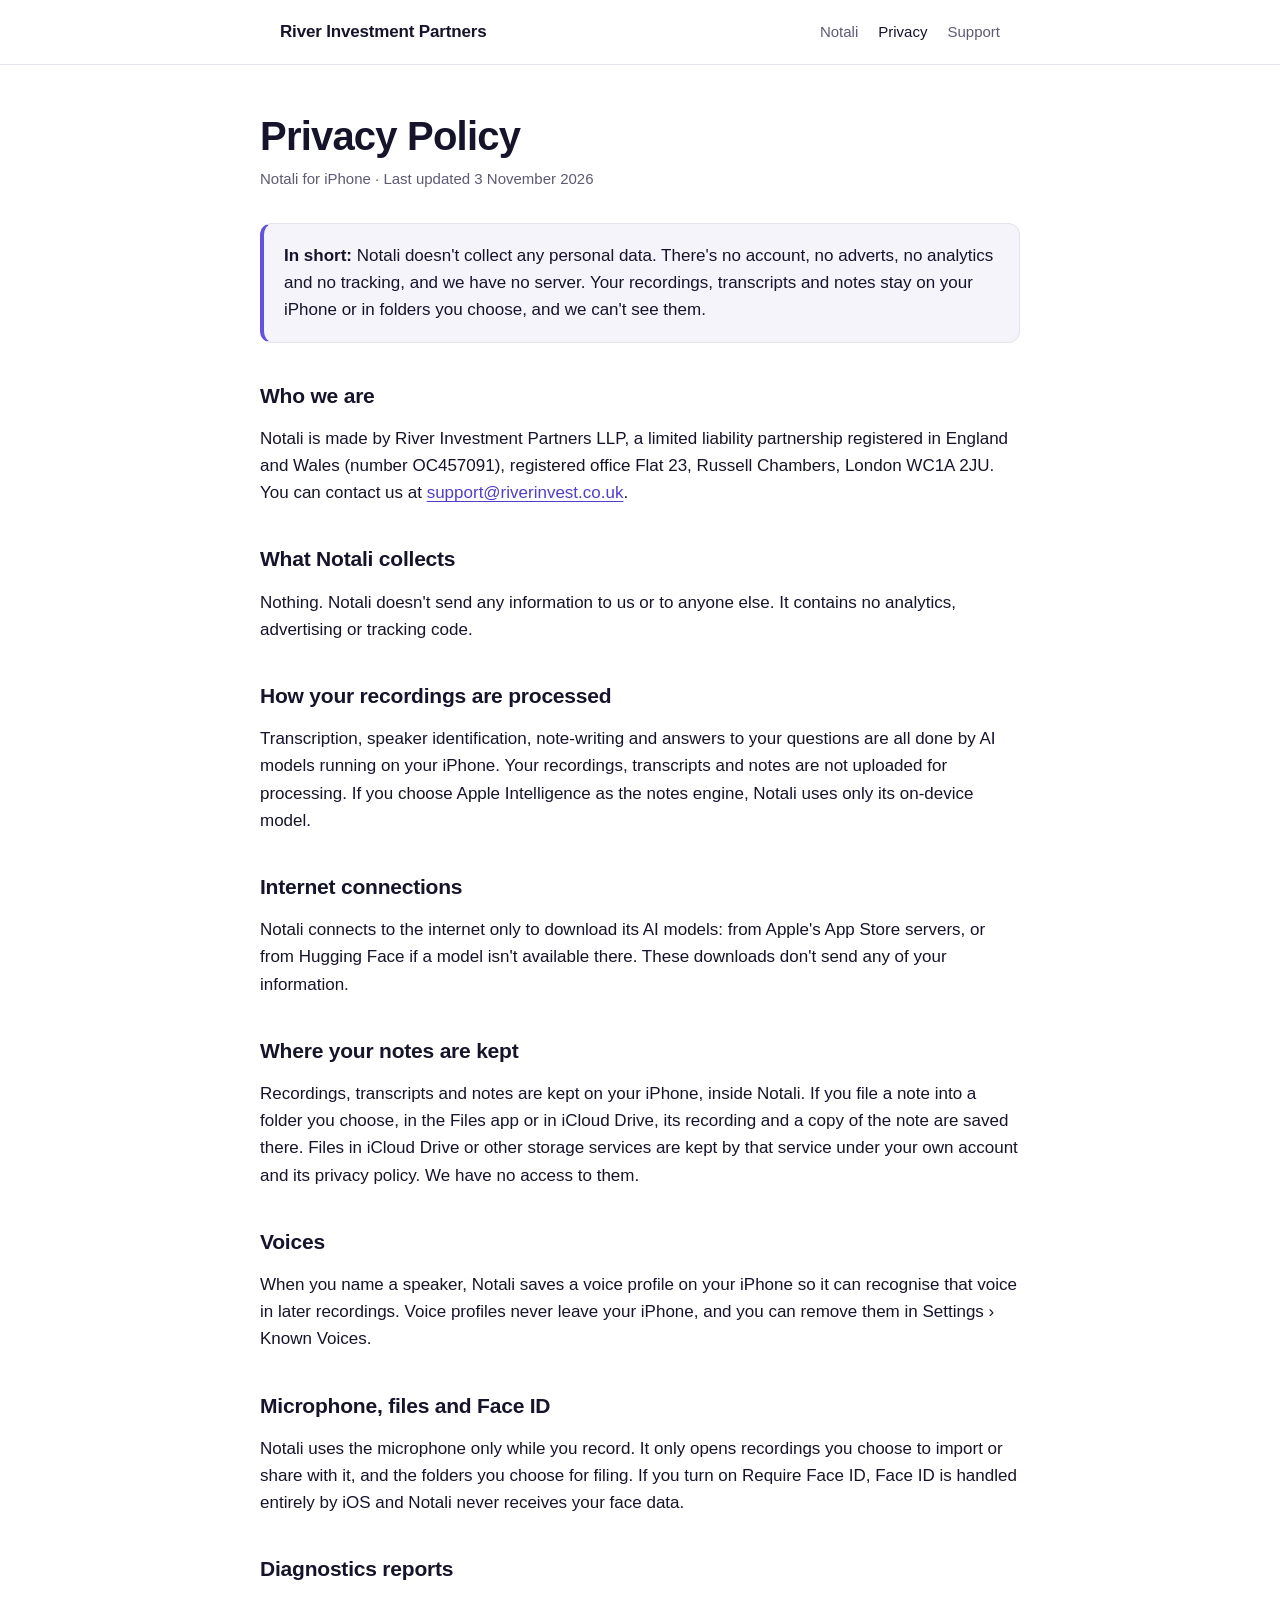
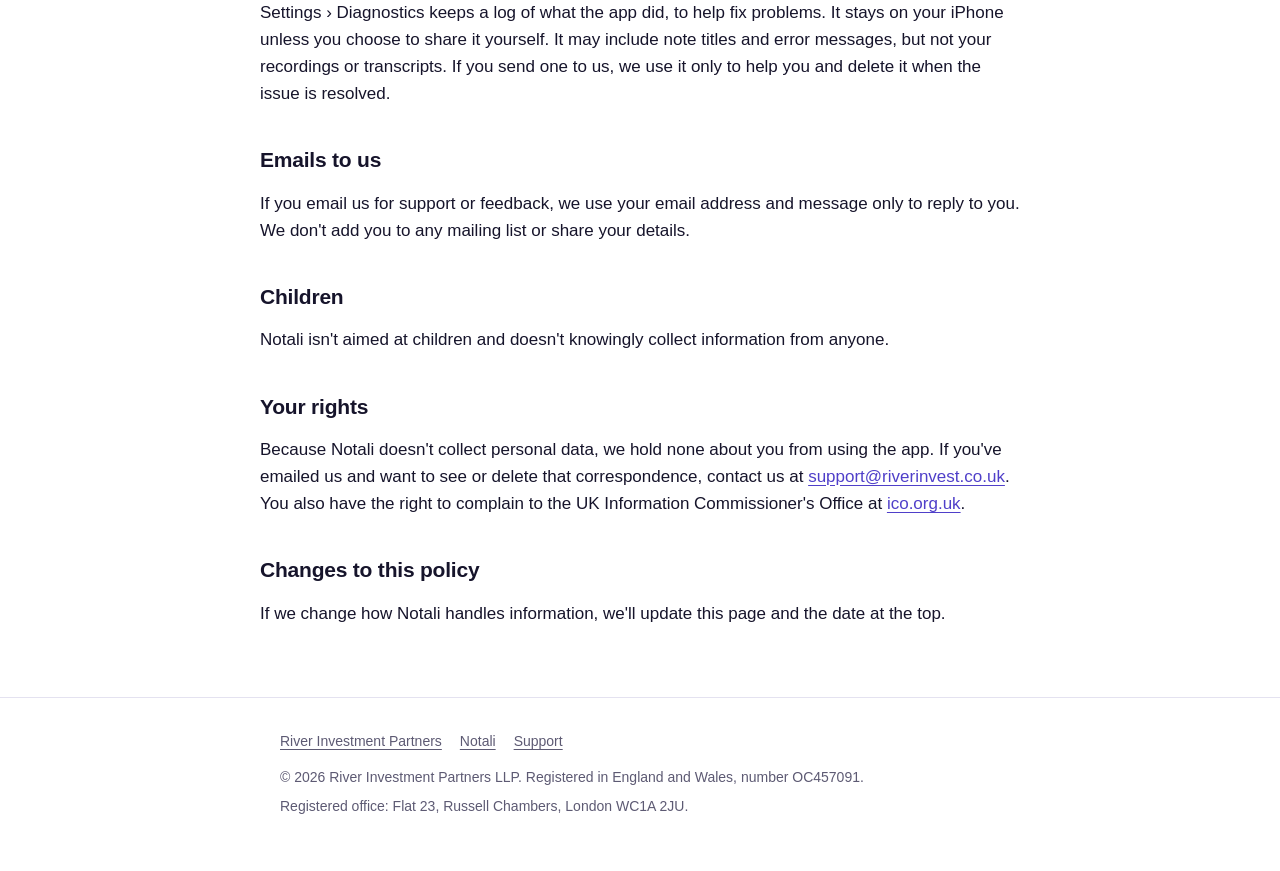
==== notali-privacy.html @ a0f033e6 "Add files via upload" ====
<!doctype html>
<html lang="en-GB">
<head>
<meta charset="utf-8">
<meta name="viewport" content="width=device-width, initial-scale=1">
<title>Notali Privacy Policy</title>
<meta name="description" content="How the Notali iPhone app handles your information: it collects none.">
<link rel="icon" href="favicon.png">
<link rel="apple-touch-icon" href="apple-touch-icon.png">
<link rel="stylesheet" href="style.css">
</head>
<body>

<header class="top">
  <div class="wrap">
    <a class="brand" href="./">River Investment Partners</a>
    <nav>
      <a href="notali.html">Notali</a>
      <a href="notali-privacy.html" aria-current="page">Privacy</a>
      <a href="notali-support.html">Support</a>
    </nav>
  </div>
</header>

<main class="wrap doc">
  <h1>Privacy Policy</h1>
  <p class="updated">Notali for iPhone · Last updated 3 November 2026</p>

  <div class="summary">
    <p><strong>In short:</strong> Notali doesn't collect any personal data. There's no account, no adverts, no analytics and no tracking, and we have no server. Your recordings, transcripts and notes stay on your iPhone or in folders you choose, and we can't see them.</p>
  </div>

  <h2>Who we are</h2>
  <p>Notali is made by River Investment Partners LLP, a limited liability partnership registered in England and Wales (number OC457091), registered office Flat 23, Russell Chambers, London WC1A 2JU. You can contact us at <a href="mailto:support@riverinvest.co.uk">support@riverinvest.co.uk</a>.</p>

  <h2>What Notali collects</h2>
  <p>Nothing. Notali doesn't send any information to us or to anyone else. It contains no analytics, advertising or tracking code.</p>

  <h2>How your recordings are processed</h2>
  <p>Transcription, speaker identification, note-writing and answers to your questions are all done by AI models running on your iPhone. Your recordings, transcripts and notes are not uploaded for processing. If you choose Apple Intelligence as the notes engine, Notali uses only its on-device model.</p>

  <h2>Internet connections</h2>
  <p>Notali connects to the internet only to download its AI models: from Apple's App Store servers, or from Hugging Face if a model isn't available there. These downloads don't send any of your information.</p>

  <h2>Where your notes are kept</h2>
  <p>Recordings, transcripts and notes are kept on your iPhone, inside Notali. If you file a note into a folder you choose, in the Files app or in iCloud Drive, its recording and a copy of the note are saved there. Files in iCloud Drive or other storage services are kept by that service under your own account and its privacy policy. We have no access to them.</p>

  <h2>Voices</h2>
  <p>When you name a speaker, Notali saves a voice profile on your iPhone so it can recognise that voice in later recordings. Voice profiles never leave your iPhone, and you can remove them in Settings › Known Voices.</p>

  <h2>Microphone, files and Face ID</h2>
  <p>Notali uses the microphone only while you record. It only opens recordings you choose to import or share with it, and the folders you choose for filing. If you turn on Require Face ID, Face ID is handled entirely by iOS and Notali never receives your face data.</p>

  <h2>Diagnostics reports</h2>
  <p>Settings › Diagnostics keeps a log of what the app did, to help fix problems. It stays on your iPhone unless you choose to share it yourself. It may include note titles and error messages, but not your recordings or transcripts. If you send one to us, we use it only to help you and delete it when the issue is resolved.</p>

  <h2>Emails to us</h2>
  <p>If you email us for support or feedback, we use your email address and message only to reply to you. We don't add you to any mailing list or share your details.</p>

  <h2>Children</h2>
  <p>Notali isn't aimed at children and doesn't knowingly collect information from anyone.</p>

  <h2>Your rights</h2>
  <p>Because Notali doesn't collect personal data, we hold none about you from using the app. If you've emailed us and want to see or delete that correspondence, contact us at <a href="mailto:support@riverinvest.co.uk">support@riverinvest.co.uk</a>. You also have the right to complain to the UK Information Commissioner's Office at <a href="https://ico.org.uk">ico.org.uk</a>.</p>

  <h2>Changes to this policy</h2>
  <p>If we change how Notali handles information, we'll update this page and the date at the top.</p>
</main>

<footer>
  <div class="wrap">
    <nav>
      <a href="./">River Investment Partners</a>
      <a href="notali.html">Notali</a>
      <a href="notali-support.html">Support</a>
    </nav>
    <p>© 2026 River Investment Partners LLP. Registered in England and Wales, number OC457091.</p>
    <p>Registered office: Flat 23, Russell Chambers, London WC1A 2JU.</p>
  </div>
</footer>

</body>
</html>
---- style.css ----
:root {
  --bg: #ffffff;
  --bg-soft: #f5f4fb;
  --text: #16142b;
  --muted: #5d5a73;
  --line: #e4e2f0;
  --accent: #6352e0;
  --accent-text: #4f3fc9;
  --hero-from: #262450;
  --hero-to: #12112a;
  --radius: 18px;
  color-scheme: light;
}

@media (prefers-color-scheme: dark) {
  :root {
    --bg: #0f0e1f;
    --bg-soft: #1a1930;
    --text: #f2f1fa;
    --muted: #a9a6c2;
    --line: #2c2a47;
    --accent: #9287f7;
    --accent-text: #a79ef9;
    color-scheme: dark;
  }
}

* { box-sizing: border-box; }

html { -webkit-text-size-adjust: 100%; }

body {
  margin: 0;
  background: var(--bg);
  color: var(--text);
  font: 17px/1.6 -apple-system, BlinkMacSystemFont, "SF Pro Text", "Segoe UI", Roboto, Helvetica, Arial, sans-serif;
}

a { color: var(--accent-text); text-underline-offset: 3px; }
a:hover { text-decoration-thickness: 2px; }

.wrap { max-width: 760px; margin: 0 auto; padding: 0 20px; }

/* Top bar */
.top { border-bottom: 1px solid var(--line); }
.top .wrap { display: flex; align-items: center; justify-content: space-between; gap: 16px; min-height: 64px; flex-wrap: wrap; }
.brand { font-weight: 700; letter-spacing: -0.01em; color: var(--text); text-decoration: none; }
.top nav { display: flex; gap: 20px; font-size: 15px; }
.top nav a { color: var(--muted); text-decoration: none; }
.top nav a:hover, .top nav a[aria-current] { color: var(--text); }

/* Hero */
.hero {
  background: linear-gradient(180deg, var(--hero-from), var(--hero-to));
  color: #f2f1fa;
  padding: 72px 0 64px;
}
.hero h1 { font-size: clamp(34px, 6vw, 48px); line-height: 1.1; letter-spacing: -0.02em; margin: 0 0 16px; }
.hero p { font-size: 19px; color: #c9c5ea; margin: 0; max-width: 560px; }
.hero .icon { width: 96px; height: 96px; border-radius: 22px; margin-bottom: 24px; box-shadow: 0 10px 30px rgba(0,0,0,.35); }
.hero .actions { margin-top: 28px; display: flex; gap: 12px; flex-wrap: wrap; }

.button {
  display: inline-block; padding: 12px 20px; border-radius: 12px;
  background: #6352e0; color: #fff; font-weight: 600; text-decoration: none;
}
.button.ghost { background: rgba(255,255,255,.1); color: #f2f1fa; }
.button:hover { filter: brightness(1.1); }
.badge-soon { display: inline-block; padding: 12px 20px; border-radius: 12px; border: 1px solid rgba(255,255,255,.25); color: #c9c5ea; }

/* Sections */
main section { padding: 56px 0; border-bottom: 1px solid var(--line); }
main section:last-child { border-bottom: 0; }
h2 { font-size: 26px; letter-spacing: -0.01em; line-height: 1.25; margin: 0 0 16px; }
h3 { font-size: 18px; margin: 28px 0 6px; }
p { margin: 0 0 14px; }
.lead { font-size: 19px; color: var(--muted); }
ul { padding-left: 22px; margin: 0 0 14px; }
li { margin-bottom: 6px; }

/* Cards */
.grid { display: grid; grid-template-columns: repeat(auto-fit, minmax(210px, 1fr)); gap: 16px; margin-top: 24px; }
.card { background: var(--bg-soft); border: 1px solid var(--line); border-radius: var(--radius); padding: 20px; }
.card h3 { margin-top: 0; }
.card p { color: var(--muted); font-size: 15px; margin: 0; }

.app-card {
  display: flex; gap: 20px; align-items: center; margin-top: 24px;
  background: var(--bg-soft); border: 1px solid var(--line); border-radius: var(--radius);
  padding: 20px; color: inherit; text-decoration: none;
}
.app-card img { width: 72px; height: 72px; border-radius: 16px; flex: none; }
.app-card h3 { margin: 0 0 4px; }
.app-card p { margin: 0; color: var(--muted); font-size: 15px; }
.app-card:hover { border-color: var(--accent); }

/* Long text pages */
.doc { padding: 48px 0 56px; }
.doc h1 { font-size: clamp(30px, 5vw, 40px); letter-spacing: -0.02em; line-height: 1.15; margin: 0 0 8px; }
.doc .updated { color: var(--muted); font-size: 15px; margin-bottom: 32px; }
.doc h2 { font-size: 21px; margin-top: 40px; }
.summary { background: var(--bg-soft); border: 1px solid var(--line); border-left: 4px solid var(--accent); border-radius: 12px; padding: 18px 20px; margin: 24px 0; }
.summary p:last-child { margin: 0; }

details { border-bottom: 1px solid var(--line); padding: 14px 0; }
details summary { cursor: pointer; font-weight: 600; }
details p { margin: 10px 0 0; color: var(--muted); }

.contact { font-size: 20px; font-weight: 600; }

/* Footer */
footer { border-top: 1px solid var(--line); padding: 32px 0 48px; color: var(--muted); font-size: 14px; }
footer p { margin: 0 0 6px; }
footer nav { display: flex; gap: 18px; flex-wrap: wrap; margin-bottom: 14px; }
footer a { color: var(--muted); }
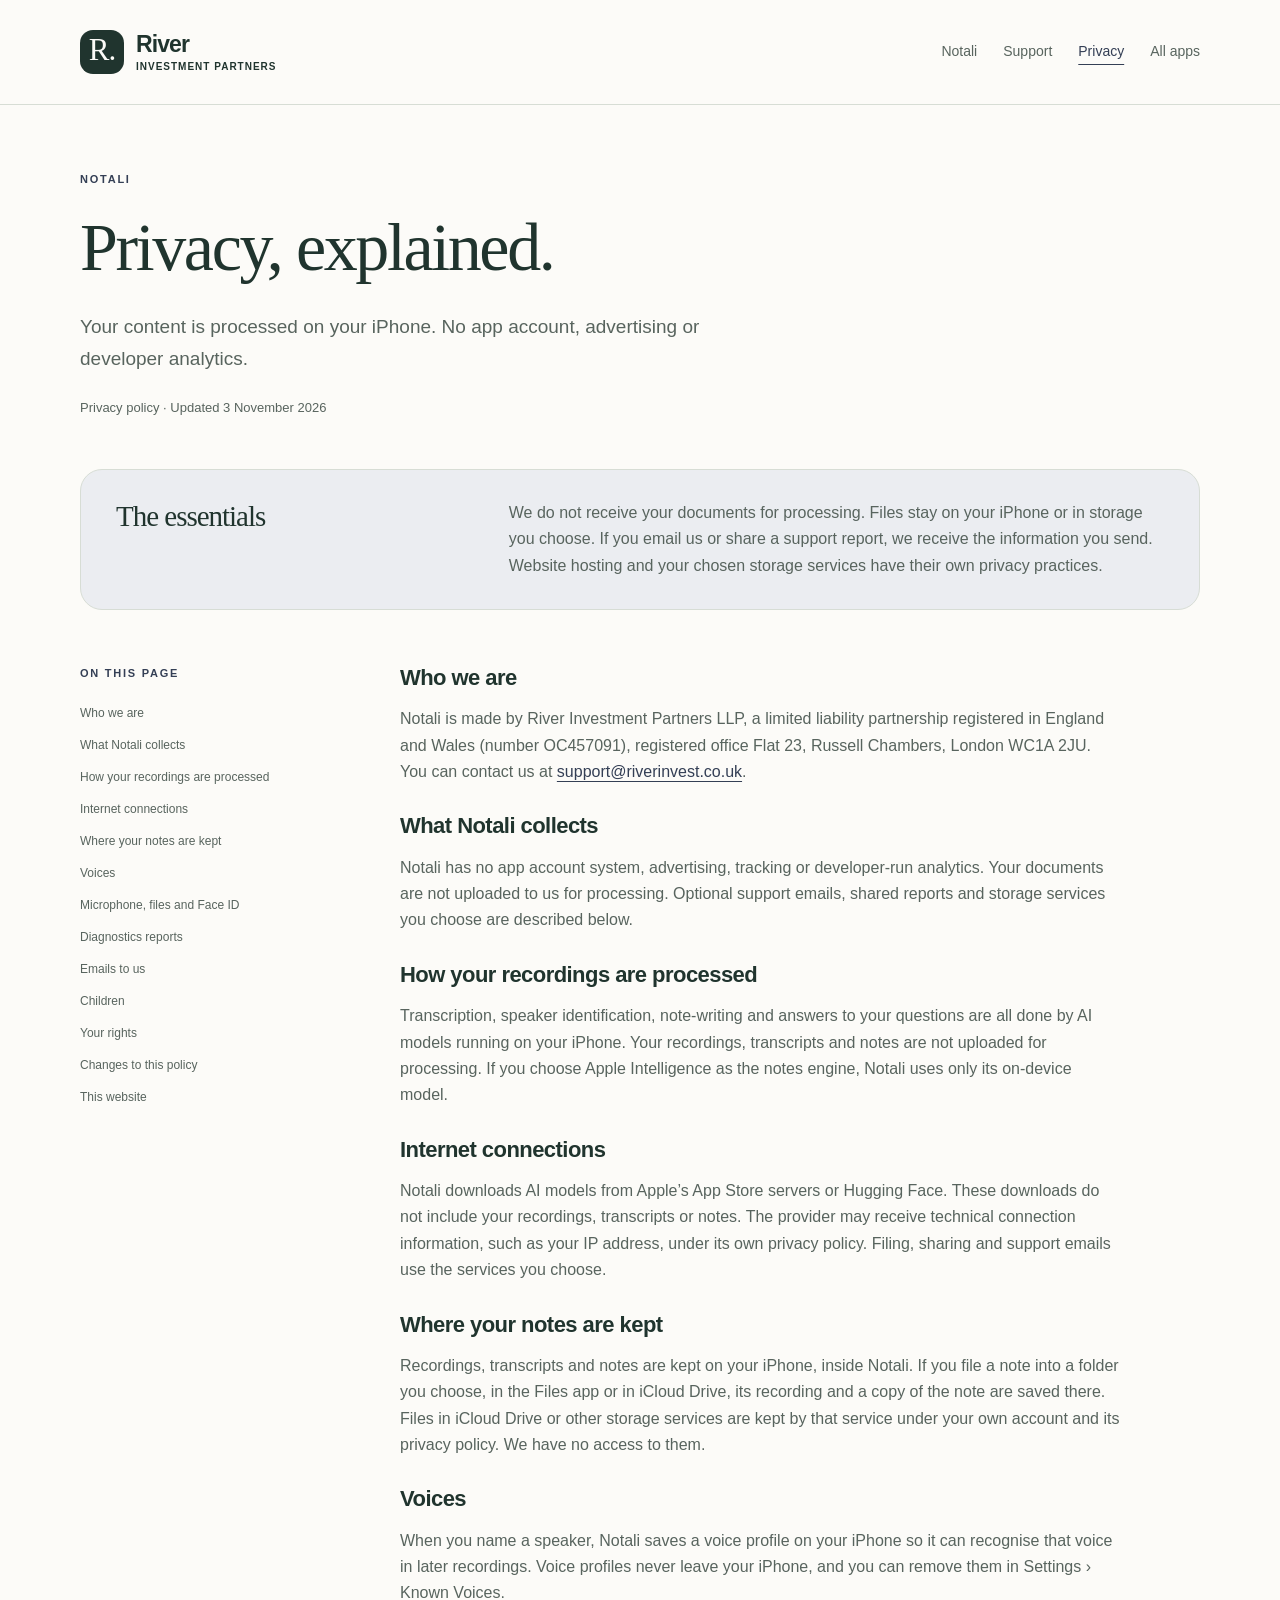
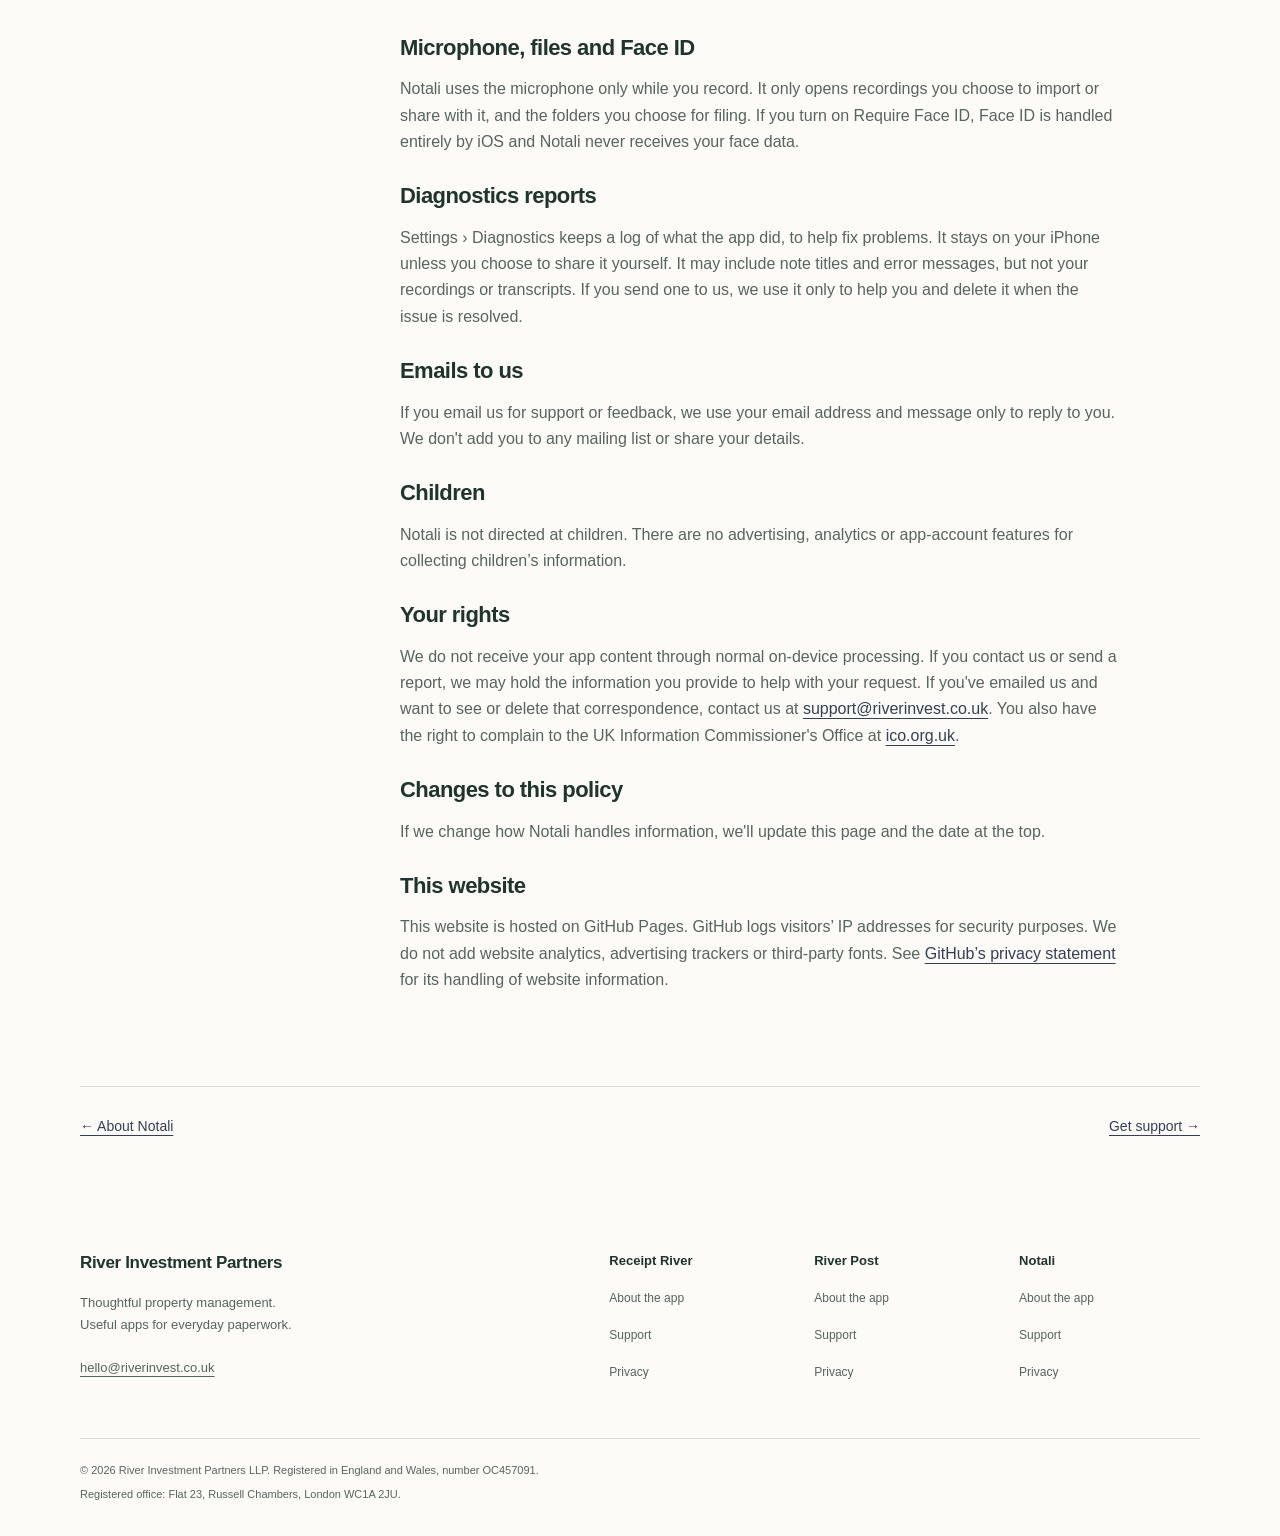
==== commit a7a97281: "Add files via upload" ====
--- a/notali-privacy.html
+++ b/notali-privacy.html
@@ -1,83 +1,2 @@
 <!doctype html>
-<html lang="en-GB">
-<head>
-<meta charset="utf-8">
-<meta name="viewport" content="width=device-width, initial-scale=1">
-<title>Notali Privacy Policy</title>
-<meta name="description" content="How the Notali iPhone app handles your information: it collects none.">
-<link rel="icon" href="favicon.png">
-<link rel="apple-touch-icon" href="apple-touch-icon.png">
-<link rel="stylesheet" href="style.css">
-</head>
-<body>
-
-<header class="top">
-  <div class="wrap">
-    <a class="brand" href="./">River Investment Partners</a>
-    <nav>
-      <a href="notali.html">Notali</a>
-      <a href="notali-privacy.html" aria-current="page">Privacy</a>
-      <a href="notali-support.html">Support</a>
-    </nav>
-  </div>
-</header>
-
-<main class="wrap doc">
-  <h1>Privacy Policy</h1>
-  <p class="updated">Notali for iPhone · Last updated 3 November 2026</p>
-
-  <div class="summary">
-    <p><strong>In short:</strong> Notali doesn't collect any personal data. There's no account, no adverts, no analytics and no tracking, and we have no server. Your recordings, transcripts and notes stay on your iPhone or in folders you choose, and we can't see them.</p>
-  </div>
-
-  <h2>Who we are</h2>
-  <p>Notali is made by River Investment Partners LLP, a limited liability partnership registered in England and Wales (number OC457091), registered office Flat 23, Russell Chambers, London WC1A 2JU. You can contact us at <a href="mailto:support@riverinvest.co.uk">support@riverinvest.co.uk</a>.</p>
-
-  <h2>What Notali collects</h2>
-  <p>Nothing. Notali doesn't send any information to us or to anyone else. It contains no analytics, advertising or tracking code.</p>
-
-  <h2>How your recordings are processed</h2>
-  <p>Transcription, speaker identification, note-writing and answers to your questions are all done by AI models running on your iPhone. Your recordings, transcripts and notes are not uploaded for processing. If you choose Apple Intelligence as the notes engine, Notali uses only its on-device model.</p>
-
-  <h2>Internet connections</h2>
-  <p>Notali connects to the internet only to download its AI models: from Apple's App Store servers, or from Hugging Face if a model isn't available there. These downloads don't send any of your information.</p>
-
-  <h2>Where your notes are kept</h2>
-  <p>Recordings, transcripts and notes are kept on your iPhone, inside Notali. If you file a note into a folder you choose, in the Files app or in iCloud Drive, its recording and a copy of the note are saved there. Files in iCloud Drive or other storage services are kept by that service under your own account and its privacy policy. We have no access to them.</p>
-
-  <h2>Voices</h2>
-  <p>When you name a speaker, Notali saves a voice profile on your iPhone so it can recognise that voice in later recordings. Voice profiles never leave your iPhone, and you can remove them in Settings › Known Voices.</p>
-
-  <h2>Microphone, files and Face ID</h2>
-  <p>Notali uses the microphone only while you record. It only opens recordings you choose to import or share with it, and the folders you choose for filing. If you turn on Require Face ID, Face ID is handled entirely by iOS and Notali never receives your face data.</p>
-
-  <h2>Diagnostics reports</h2>
-  <p>Settings › Diagnostics keeps a log of what the app did, to help fix problems. It stays on your iPhone unless you choose to share it yourself. It may include note titles and error messages, but not your recordings or transcripts. If you send one to us, we use it only to help you and delete it when the issue is resolved.</p>
-
-  <h2>Emails to us</h2>
-  <p>If you email us for support or feedback, we use your email address and message only to reply to you. We don't add you to any mailing list or share your details.</p>
-
-  <h2>Children</h2>
-  <p>Notali isn't aimed at children and doesn't knowingly collect information from anyone.</p>
-
-  <h2>Your rights</h2>
-  <p>Because Notali doesn't collect personal data, we hold none about you from using the app. If you've emailed us and want to see or delete that correspondence, contact us at <a href="mailto:support@riverinvest.co.uk">support@riverinvest.co.uk</a>. You also have the right to complain to the UK Information Commissioner's Office at <a href="https://ico.org.uk">ico.org.uk</a>.</p>
-
-  <h2>Changes to this policy</h2>
-  <p>If we change how Notali handles information, we'll update this page and the date at the top.</p>
-</main>
-
-<footer>
-  <div class="wrap">
-    <nav>
-      <a href="./">River Investment Partners</a>
-      <a href="notali.html">Notali</a>
-      <a href="notali-support.html">Support</a>
-    </nav>
-    <p>© 2026 River Investment Partners LLP. Registered in England and Wales, number OC457091.</p>
-    <p>Registered office: Flat 23, Russell Chambers, London WC1A 2JU.</p>
-  </div>
-</footer>
-
-</body>
-</html>
+<html lang="en-GB"><head><meta charset="utf-8"><meta name="viewport" content="width=device-width, initial-scale=1"><meta name="color-scheme" content="light dark"><title>Notali Privacy Policy | River Investment Partners</title><meta name="description" content="How Notali handles on-device processing, storage, permissions and optional support information."><link rel="canonical" href="https://riverinvest.co.uk/notali-privacy.html"><meta property="og:type" content="website"><meta property="og:site_name" content="River Investment Partners"><meta property="og:title" content="Notali Privacy Policy | River Investment Partners"><meta property="og:description" content="How Notali handles on-device processing, storage, permissions and optional support information."><meta property="og:url" content="https://riverinvest.co.uk/notali-privacy.html"><meta property="og:image" content="https://riverinvest.co.uk/notali-icon.png"><meta name="twitter:card" content="summary"><link rel="icon" href="favicon.png"><link rel="apple-touch-icon" href="apple-touch-icon.png"><link rel="stylesheet" href="style.css"></head><body class="theme-notali"><a class="skip-link" href="#main">Skip to content</a><header class="site-header"><div class="wrap header-inner"><a class="brand" href="./" aria-label="River Investment Partners home"><span class="brand-mark" aria-hidden="true">R.</span><span>River<span class="brand-sub">Investment Partners</span></span></a><nav aria-label="Main navigation"><a href="notali.html">Notali</a><a href="notali-support.html">Support</a><a href="notali-privacy.html" aria-current="page">Privacy</a><a href="./#apps">All apps</a></nav></div></header><main id="main" class="wrap privacy-page"><div class="page-intro"><p class="eyebrow">Notali</p><h1>Privacy, explained.</h1><p class="hero-lead">Your content is processed on your iPhone. No app account, advertising or developer analytics.</p><p class="updated">Privacy policy · Updated 3 November 2026</p></div><div class="privacy-summary"><h2>The essentials</h2><p>We do not receive your documents for processing. Files stay on your iPhone or in storage you choose. If you email us or share a support report, we receive the information you send. Website hosting and your chosen storage services have their own privacy practices.</p></div><div class="policy-layout"><nav class="contents" aria-label="Privacy policy sections"><p class="eyebrow">On this page</p><a href="#who-we-are">Who we are</a><a href="#what-notali-collects">What Notali collects</a><a href="#how-your-recordings-are-processed">How your recordings are processed</a><a href="#internet-connections">Internet connections</a><a href="#where-your-notes-are-kept">Where your notes are kept</a><a href="#voices">Voices</a><a href="#microphone-files-and-face-id">Microphone, files and Face ID</a><a href="#diagnostics-reports">Diagnostics reports</a><a href="#emails-to-us">Emails to us</a><a href="#children">Children</a><a href="#your-rights">Your rights</a><a href="#changes-to-this-policy">Changes to this policy</a><a href="#website-hosting">This website</a></nav><div class="policy-copy"><section class="policy-section"><h2 id="who-we-are">Who we are</h2><p>Notali is made by River Investment Partners LLP, a limited liability partnership registered in England and Wales (number OC457091), registered office Flat 23, Russell Chambers, London WC1A 2JU. You can contact us at <a href="mailto:support@riverinvest.co.uk">support@riverinvest.co.uk</a>.</p></section><section class="policy-section"><h2 id="what-notali-collects">What Notali collects</h2><p>Notali has no app account system, advertising, tracking or developer-run analytics. Your documents are not uploaded to us for processing. Optional support emails, shared reports and storage services you choose are described below.</p></section><section class="policy-section"><h2 id="how-your-recordings-are-processed">How your recordings are processed</h2><p>Transcription, speaker identification, note-writing and answers to your questions are all done by AI models running on your iPhone. Your recordings, transcripts and notes are not uploaded for processing. If you choose Apple Intelligence as the notes engine, Notali uses only its on-device model.</p></section><section class="policy-section"><h2 id="internet-connections">Internet connections</h2><p>Notali downloads AI models from Apple’s App Store servers or Hugging Face. These downloads do not include your recordings, transcripts or notes. The provider may receive technical connection information, such as your IP address, under its own privacy policy. Filing, sharing and support emails use the services you choose.</p></section><section class="policy-section"><h2 id="where-your-notes-are-kept">Where your notes are kept</h2><p>Recordings, transcripts and notes are kept on your iPhone, inside Notali. If you file a note into a folder you choose, in the Files app or in iCloud Drive, its recording and a copy of the note are saved there. Files in iCloud Drive or other storage services are kept by that service under your own account and its privacy policy. We have no access to them.</p></section><section class="policy-section"><h2 id="voices">Voices</h2><p>When you name a speaker, Notali saves a voice profile on your iPhone so it can recognise that voice in later recordings. Voice profiles never leave your iPhone, and you can remove them in Settings › Known Voices.</p></section><section class="policy-section"><h2 id="microphone-files-and-face-id">Microphone, files and Face ID</h2><p>Notali uses the microphone only while you record. It only opens recordings you choose to import or share with it, and the folders you choose for filing. If you turn on Require Face ID, Face ID is handled entirely by iOS and Notali never receives your face data.</p></section><section class="policy-section"><h2 id="diagnostics-reports">Diagnostics reports</h2><p>Settings › Diagnostics keeps a log of what the app did, to help fix problems. It stays on your iPhone unless you choose to share it yourself. It may include note titles and error messages, but not your recordings or transcripts. If you send one to us, we use it only to help you and delete it when the issue is resolved.</p></section><section class="policy-section"><h2 id="emails-to-us">Emails to us</h2><p>If you email us for support or feedback, we use your email address and message only to reply to you. We don't add you to any mailing list or share your details.</p></section><section class="policy-section"><h2 id="children">Children</h2><p>Notali is not directed at children. There are no advertising, analytics or app-account features for collecting children’s information.</p></section><section class="policy-section"><h2 id="your-rights">Your rights</h2><p>We do not receive your app content through normal on-device processing. If you contact us or send a report, we may hold the information you provide to help with your request. If you've emailed us and want to see or delete that correspondence, contact us at <a href="mailto:support@riverinvest.co.uk">support@riverinvest.co.uk</a>. You also have the right to complain to the UK Information Commissioner's Office at <a href="https://ico.org.uk">ico.org.uk</a>.</p></section><section class="policy-section"><h2 id="changes-to-this-policy">Changes to this policy</h2><p>If we change how Notali handles information, we'll update this page and the date at the top.</p></section><section class="policy-section"><h2 id="website-hosting">This website</h2><p>This website is hosted on GitHub Pages. GitHub logs visitors’ IP addresses for security purposes. We do not add website analytics, advertising trackers or third-party fonts. See <a href="https://docs.github.com/en/site-policy/privacy-policies/github-general-privacy-statement">GitHub’s privacy statement</a> for its handling of website information.</p></section></div></div><div class="doc-end"><a href="notali.html">← About Notali</a><a href="notali-support.html">Get support →</a></div></main><footer class="site-footer"><div class="wrap"><div class="footer-top"><div class="footer-about"><a class="brand" href="./">River Investment Partners</a><p>Thoughtful property management.<br>Useful apps for everyday paperwork.</p><a href="mailto:hello@riverinvest.co.uk">hello@riverinvest.co.uk</a></div><nav class="footer-links" aria-label="App information"><div><h2>Receipt River</h2><a href="receipt-river.html">About the app</a><a href="support.html">Support</a><a href="privacy.html">Privacy</a></div><div><h2>River Post</h2><a href="river-post.html">About the app</a><a href="river-post-support.html">Support</a><a href="river-post-privacy.html">Privacy</a></div><div><h2>Notali</h2><a href="notali.html">About the app</a><a href="notali-support.html">Support</a><a href="notali-privacy.html">Privacy</a></div></nav></div><div class="legal"><p>© 2026 River Investment Partners LLP. Registered in England and Wales, number OC457091.</p><p>Registered office: Flat 23, Russell Chambers, London WC1A 2JU.</p></div></div></footer></body></html>
--- a/style.css
+++ b/style.css
@@ -1,115 +1,13 @@
-:root {
-  --bg: #ffffff;
-  --bg-soft: #f5f4fb;
-  --text: #16142b;
-  --muted: #5d5a73;
-  --line: #e4e2f0;
-  --accent: #6352e0;
-  --accent-text: #4f3fc9;
-  --hero-from: #262450;
-  --hero-to: #12112a;
-  --radius: 18px;
-  color-scheme: light;
-}
+/* River Investment Partners — shared, self-contained styles. */
+:root{color-scheme:light dark;--paper:#fcfbf8;--surface:#f2f1ec;--card:#fff;--ink:#20342e;--muted:#58645e;--line:#d7ddd5;--accent:#285b49;--on-accent:#fff;--soft:#e9eee6;--radius:22px;--shadow:0 18px 45px #253e3010}
+*{box-sizing:border-box}html{scroll-behavior:smooth;scroll-padding-top:30px;-webkit-text-size-adjust:100%}body{margin:0;background:var(--paper);color:var(--ink);font:17px/1.65 -apple-system,BlinkMacSystemFont,"Segoe UI",sans-serif;overflow-wrap:break-word}img{display:block;max-width:100%;height:auto}a{color:var(--accent);text-underline-offset:4px;text-decoration-thickness:1px}a:hover{text-decoration-thickness:2px}a:focus-visible,summary:focus-visible{outline:3px solid var(--accent);outline-offset:5px;border-radius:4px}::selection{background:var(--soft);color:var(--ink)}.wrap{width:min(1120px,calc(100% - 80px));margin-inline:auto}p{margin:0 0 18px}h1,h2,h3{line-height:1.15;margin:0;font-weight:600;letter-spacing:-.035em}h1,h2{font-family:Georgia,"Times New Roman",serif;font-weight:400}h1{font-size:clamp(46px,5.8vw,78px)}h1 em{font-weight:400;color:var(--accent)}h2{font-size:clamp(34px,3.5vw,48px)}h3{font-size:21px;letter-spacing:-.025em}p:last-child{margin-bottom:0}.eyebrow{font-size:11px;line-height:1.5;font-weight:700;letter-spacing:.16em;text-transform:uppercase;color:var(--accent);margin:0 0 20px}.hero-lead{font-size:19px;line-height:1.7;color:var(--muted);max-width:580px;margin:25px 0 28px}.lead{font-size:20px;line-height:1.7;color:var(--muted)}.small-note{font-size:13px;color:var(--muted);line-height:1.65}.skip-link{position:absolute;left:20px;top:12px;z-index:5;transform:translateY(-160%);padding:12px 20px;background:var(--card);color:var(--ink);border:1px solid var(--line);border-radius:8px}.skip-link:focus{transform:translateY(0)}.site-header{border-bottom:1px solid var(--line)}.header-inner{min-height:104px;display:flex;align-items:center;justify-content:space-between;gap:28px}.brand{display:flex;align-items:center;gap:12px;color:var(--ink);text-decoration:none;font-size:23px;font-weight:650;line-height:1.05;letter-spacing:-.04em}.brand-mark{display:grid;place-items:center;width:44px;height:44px;background:var(--ink);color:var(--paper);border-radius:13px;font-family:Georgia,serif;font-weight:400;font-size:31px;padding-bottom:3px;flex:none}.brand-sub{display:block;margin-top:6px;font-size:10px;font-weight:600;letter-spacing:.1em;text-transform:uppercase}.site-header nav{display:flex;gap:26px;align-items:center;flex-wrap:wrap;font-size:14px}.site-header nav a{color:var(--muted);text-decoration:none;padding-block:12px}.site-header nav a:hover,.site-header nav a[aria-current="page"]{color:var(--accent)}.site-header nav a[aria-current="page"]{text-decoration:underline;text-underline-offset:8px}.home-hero,.app-hero{display:grid;grid-template-columns:1.25fr 1fr;gap:75px;align-items:center;padding-block:96px 108px}.hero-copy{min-width:0}.actions{display:flex;gap:12px;flex-wrap:wrap;align-items:center;margin:28px 0 20px}.button{display:inline-flex;align-items:center;justify-content:center;gap:22px;background:var(--accent);color:var(--on-accent);border:1px solid var(--accent);padding:14px 22px;border-radius:10px;min-height:52px;font-size:14px;line-height:1.5;font-weight:650;text-decoration:none;transition:box-shadow .18s,transform .18s}.button:hover{box-shadow:0 5px 16px #20342e20;transform:translateY(-1px);text-decoration:none}.button.secondary{background:transparent;color:var(--ink);border-color:var(--line)}.app-stack{background:var(--soft);padding:30px;border-radius:26px;border:1px solid var(--line)}.app-stack>.eyebrow{font-size:10px;margin-bottom:24px}.mini-app{display:flex;align-items:center;gap:18px;background:var(--card);border:1px solid var(--line);border-radius:16px;padding:19px;color:var(--ink);text-decoration:none;margin-bottom:12px;box-shadow:0 4px 12px #20342e04}.mini-app:hover{border-color:var(--accent)}.mini-app .app-icon{width:54px;height:54px;border-radius:12px;flex:none}.mini-app strong{display:block;font-size:17px;line-height:1.4}.mini-app span>span{display:block;color:var(--muted);font-size:12px}.mini-arrow{margin-left:auto;color:var(--accent);font-size:21px}.stack-note{font-size:12px;text-align:center;color:var(--muted);margin-top:22px;line-height:1.7}.section{padding-block:88px}.tint{background:var(--surface);border-block:1px solid var(--line)}.section-heading{max-width:690px;margin-bottom:40px}.section-heading>p:last-child:not(.eyebrow){color:var(--muted);margin-top:22px;font-size:18px;max-width:630px}.app-grid{display:grid;grid-template-columns:repeat(3,minmax(0,1fr));gap:22px}.app-card{display:flex;flex-direction:column;color:var(--ink);text-decoration:none;border:1px solid var(--line);border-radius:var(--radius);background:var(--card);padding:30px;min-width:0;box-shadow:var(--shadow);transition:transform .2s,border-color .2s}.app-card:hover{border-color:var(--accent);transform:translateY(-4px);text-decoration:none}.app-card-top{display:flex;justify-content:space-between;align-items:flex-start;gap:12px;margin-bottom:38px}.app-icon{width:80px;height:80px;object-fit:contain;border-radius:18px}.app-type{font-size:10px;letter-spacing:.04em;color:var(--muted);padding:6px 9px;border:1px solid var(--line);border-radius:20px;white-space:nowrap}.app-card h3{font-size:25px;margin-bottom:16px}.app-card p{font-size:15px;color:var(--muted);margin-bottom:30px}.text-link{display:flex;justify-content:space-between;gap:18px;margin-top:auto;color:var(--accent);font-size:13px;font-weight:650}.property-layout{display:grid;grid-template-columns:1fr 1.15fr;gap:100px}.property-list{margin-top:32px}.property-list article{display:flex;gap:22px;border-top:1px solid var(--line);padding:24px 0}.property-list article>span{font-size:12px;font-variant-numeric:tabular-nums;color:var(--accent);padding-top:3px}.property-list h3{font-size:18px;margin-bottom:8px}.property-list p{color:var(--muted);font-size:15px}.contact-section{background:var(--soft);border-block:1px solid var(--line);padding-block:70px}.contact-layout{display:grid;grid-template-columns:1fr 1fr;gap:50px;align-items:center}.contact-layout h2{margin-bottom:18px}.contact-layout p:not(.eyebrow){color:var(--muted);font-size:15px}.email-link{display:inline-flex;gap:24px;align-items:center;font-size:clamp(20px,2.3vw,28px);text-decoration:none;letter-spacing:-.035em;border-bottom:1px solid var(--accent);padding-bottom:8px;max-width:100%;overflow-wrap:anywhere}.contact-layout .small-note{margin-top:20px}.site-footer{padding:56px 0 28px}.footer-top{display:grid;grid-template-columns:1fr 1.3fr;gap:75px;padding-bottom:42px}.footer-about .brand{font-size:17px;letter-spacing:-.02em;margin-bottom:20px}.footer-about p,.footer-about>a:last-child{font-size:13px;color:var(--muted)}.footer-links{display:grid;grid-template-columns:repeat(3,minmax(0,1fr));gap:24px}.footer-links h2{font-family:inherit;font-size:13px;font-weight:650;letter-spacing:0;margin-bottom:16px}.footer-links a{display:block;font-size:12px;margin:7px 0;color:var(--muted);text-decoration:none}.footer-links a:hover{text-decoration:underline}.legal{border-top:1px solid var(--line);padding-top:22px;color:var(--muted);font-size:11px}.legal p{margin-bottom:5px}.theme-receipts{--accent:#5445a3;--soft:#efecf8}.theme-post{--accent:#23665e;--soft:#e6efec}.theme-notali{--accent:#343f55;--soft:#ebedf1}.product-heading{display:flex;align-items:center;gap:17px;font-size:22px;font-weight:600;letter-spacing:-.025em;margin-bottom:35px}.product-heading .app-icon{width:64px;height:64px;border-radius:15px}.app-hero{padding-top:72px;grid-template-columns:1.15fr 1fr;gap:90px}.app-hero h1{font-size:clamp(46px,5vw,68px)}.availability{display:inline-flex;align-items:center;gap:10px;border:1px solid var(--line);border-radius:10px;min-height:52px;padding:14px 16px;color:var(--muted);font-size:13px;background:var(--card)}.status-dot{width:7px;height:7px;border-radius:100%;background:var(--accent);flex:none}.workflow{background:var(--soft);border:1px solid var(--line);border-radius:26px;padding:34px}.workflow ol{padding:0;margin:0;list-style:none}.workflow li{display:flex;gap:20px;padding:24px 0;border-top:1px solid var(--line)}.step-number{display:grid;place-items:center;width:34px;height:34px;border-radius:50%;border:1px solid var(--accent);color:var(--accent);font-size:11px;font-weight:600;flex:none}.workflow h3{font-size:19px;margin:4px 0 10px}.workflow li p{color:var(--muted);font-size:14px;max-width:270px}.workflow-footer{padding-top:20px;border-top:1px solid var(--line);color:var(--muted);font-size:12px;display:flex;gap:13px;align-items:center}.workflow-footer>span{font-size:23px;color:var(--accent)}.trust-strip{border-block:1px solid var(--line);background:var(--surface);padding:22px 0}.trust-strip>.wrap{display:flex;justify-content:space-around;gap:22px;flex-wrap:wrap;color:var(--muted);font-size:12px;font-weight:600}.trust-strip span:before{content:'✓';margin-right:10px;color:var(--accent)}.feature-grid{display:grid;grid-template-columns:repeat(3,minmax(0,1fr));gap:0 35px}.feature-card{padding:30px 0;border-top:1px solid var(--line)}.feature-number{color:var(--accent);font-size:11px;display:block;margin-bottom:24px}.feature-card h3{margin-bottom:14px;font-size:20px}.feature-card p{font-size:15px;color:var(--muted)}.good-layout{display:grid;grid-template-columns:1fr 1.4fr;gap:90px}.reading{color:var(--muted);font-size:17px}.next-step{display:flex;gap:30px;align-items:center;justify-content:space-between}.next-step h2{font-size:36px;margin-bottom:15px}.next-step p:not(.eyebrow){color:var(--muted);font-size:15px}.next-step .button{flex:none}.page-intro{padding:66px 0 50px;max-width:730px}.page-intro h1{font-size:clamp(46px,5.5vw,68px)}.page-intro .hero-lead{max-width:660px;margin-bottom:0}.updated{color:var(--muted);font-size:13px;margin-top:22px}.support-layout{display:grid;grid-template-columns:.8fr 1.2fr;gap:65px;align-items:start;padding-bottom:60px}.support-card{background:var(--soft);padding:32px;border:1px solid var(--line);border-radius:var(--radius)}.support-card h2{font-size:32px;margin-bottom:20px}.support-card>p:not(.eyebrow){color:var(--muted);font-size:15px}.support-card .button{font-size:13px;gap:12px;width:100%;padding-inline:14px}.support-address{font-size:12px!important;text-align:center;margin-top:10px;overflow-wrap:anywhere}.support-card hr{border:0;border-top:1px solid var(--line);margin:26px 0}.support-card h3{font-size:17px;margin-bottom:12px}.support-card .small-note{font-size:12px!important}.faq-section{min-width:0}.faq-section h2{font-size:34px;margin-bottom:26px}.faq-section details{border-top:1px solid var(--line)}.faq-section details:last-child{border-bottom:1px solid var(--line)}.faq-section summary{display:flex;align-items:center;justify-content:space-between;gap:18px;padding:22px 0;cursor:pointer;list-style:none;font-size:16px;font-weight:550;line-height:1.5}.faq-section summary::-webkit-details-marker{display:none}.faq-plus{font-size:23px;color:var(--accent);font-weight:400;flex:none;width:20px;text-align:center}.faq-section details[open] .faq-plus{transform:rotate(45deg)}.faq-answer{font-size:15px;color:var(--muted);padding-bottom:24px}.faq-answer p{margin-bottom:12px}.doc-end{display:flex;justify-content:space-between;gap:25px;border-top:1px solid var(--line);padding:28px 0 60px;font-size:14px}.privacy-summary{display:grid;grid-template-columns:.7fr 1.3fr;gap:40px;background:var(--soft);border:1px solid var(--line);padding:30px 35px;border-radius:var(--radius);margin-bottom:55px}.privacy-summary h2{font-size:29px}.privacy-summary p{font-size:16px;color:var(--muted)}.policy-layout{display:grid;grid-template-columns:240px minmax(0,1fr);gap:80px;padding-bottom:65px}.contents{align-self:start;position:sticky;top:30px}.contents .eyebrow{margin-bottom:16px}.contents a{display:block;font-size:12px;color:var(--muted);text-decoration:none;line-height:1.5;padding:7px 0}.contents a:hover{color:var(--accent);text-decoration:underline}.policy-copy{max-width:720px}.policy-section{padding-bottom:28px}.policy-section h2{font-family:inherit;font-size:22px;font-weight:600;letter-spacing:-.025em;margin-bottom:16px;scroll-margin-top:30px}.policy-section p,.policy-section li{font-size:16px;color:var(--muted)}.policy-section ul{padding-left:22px}.policy-section li{padding-left:4px;margin:10px 0}
+@media(min-width:1400px){.home-hero,.app-hero{padding-block:110px 125px}}
+@media(max-width:1000px){.home-hero,.app-hero{gap:40px;grid-template-columns:1.15fr 1fr}.app-stack{padding:22px}.mini-app{padding:15px;gap:12px}.mini-app strong{font-size:15px}.app-card{padding:24px}.app-type{display:none}.property-layout{gap:55px}.support-layout{gap:35px;grid-template-columns:.9fr 1.1fr}.policy-layout{gap:45px;grid-template-columns:205px minmax(0,1fr)}.workflow{padding:25px}.footer-top{gap:40px}.good-layout{gap:50px}}
+@media(max-width:760px){.wrap{width:calc(100% - 40px)}.header-inner{min-height:100px;gap:14px;padding-block:20px;flex-wrap:wrap}.brand{font-size:21px}.brand-mark{width:40px;height:40px;font-size:29px}.brand-sub{font-size:9px}.site-header nav{gap:20px;font-size:13px;width:100%;border-top:1px solid var(--line);padding-top:6px;justify-content:flex-start}.site-header nav a{padding-block:9px}.home-hero,.app-hero{grid-template-columns:1fr;gap:38px;padding-block:55px 58px}.hero-copy{max-width:640px}.hero-lead{font-size:18px;margin-top:22px}.home-hero h1{font-size:clamp(44px,7.8vw,64px)}.app-hero h1{font-size:clamp(44px,7.8vw,64px)}.app-stack{max-width:580px;width:100%;padding:25px}.mini-app{padding:17px}.mini-app .app-icon{width:52px;height:52px}.mini-app strong{font-size:17px}.section{padding-block:58px}.app-grid{grid-template-columns:1fr;gap:16px}.app-card{display:grid;grid-template-columns:76px 1fr;gap:0 20px;padding:25px}.app-card-top{grid-row:1/4;margin:0;display:block}.app-card-top .app-icon{width:70px;height:70px;border-radius:16px}.app-card h3{font-size:24px;margin-bottom:10px}.app-card p{font-size:15px;margin-bottom:20px}.app-card .text-link{grid-column:2;font-size:12px}.section-heading{margin-bottom:30px}.property-layout,.good-layout{grid-template-columns:1fr;gap:30px}.property-list{margin-top:25px}.contact-layout{grid-template-columns:1fr;gap:30px}.contact-section{padding-block:50px}.footer-top{grid-template-columns:1fr;gap:35px}.footer-links{gap:24px}.site-footer{padding-top:40px}.app-hero .workflow{max-width:580px}.workflow li p{max-width:none}.feature-grid{grid-template-columns:repeat(2,minmax(0,1fr));gap:0 25px}.next-step{align-items:flex-start;flex-direction:column}.next-step h2{font-size:34px}.product-heading{margin-bottom:28px}.page-intro{padding:45px 0 35px}.page-intro h1{font-size:clamp(43px,7.8vw,60px)}.support-layout{grid-template-columns:1fr;gap:45px}.support-card{padding:26px}.support-card .button{width:auto}.support-address{text-align:left}.privacy-summary{grid-template-columns:1fr;gap:20px;padding:25px;margin-bottom:35px}.policy-layout{grid-template-columns:1fr;gap:35px}.contents{position:static;padding:23px;border:1px solid var(--line);border-radius:16px;display:grid;grid-template-columns:1fr 1fr;gap:0 20px}.contents .eyebrow{grid-column:1/-1}.policy-copy{max-width:none}.doc-end{font-size:13px;padding-bottom:45px}.trust-strip>.wrap{gap:12px;justify-content:space-between;font-size:11px}.trust-strip span:before{margin-right:6px}}
+@media(max-width:420px){.wrap{width:calc(100% - 36px)}h1,.home-hero h1,.app-hero h1{font-size:43px}.hero-lead{font-size:17px}.eyebrow{font-size:10px;letter-spacing:.12em}.site-header nav{gap:17px;font-size:12px}.app-stack{padding:20px}.mini-app{padding:14px;gap:12px}.mini-app .app-icon{width:47px;height:47px;border-radius:11px}.mini-app strong{font-size:16px}.mini-app span>span{font-size:11px}.app-card{grid-template-columns:56px 1fr;gap:0 17px;padding:22px}.app-card-top .app-icon{width:55px;height:55px;border-radius:12px}.app-card h3{font-size:22px}.app-card p{font-size:14px}.button{padding:13px 17px;font-size:13px;gap:15px}.feature-grid{grid-template-columns:1fr}.feature-card{padding:27px 0}.feature-number{margin-bottom:18px}.footer-links{gap:15px}.footer-links h2{font-size:12px}.footer-links a{font-size:11px}.email-link{font-size:20px;gap:12px}.trust-strip>.wrap{justify-content:flex-start;gap:8px 18px}.support-card{padding:23px}.contents{grid-template-columns:1fr}.page-intro h1{font-size:43px}.doc-end{gap:16px}.product-heading .app-icon{width:57px;height:57px}.product-heading{font-size:21px}.contact-layout h2{font-size:37px}}
+@media(prefers-color-scheme:dark){:root{--paper:#151c18;--surface:#1b241f;--card:#202b24;--ink:#e6ede5;--muted:#b2bfb3;--line:#3d4b40;--accent:#afd4b3;--on-accent:#15281b;--soft:#26382b;--shadow:none}.theme-receipts{--accent:#c3baf1;--soft:#2a283b;--on-accent:#211c38}.theme-post{--accent:#a6d6cc;--soft:#203832;--on-accent:#142d28}.theme-notali{--accent:#c0cce6;--soft:#29313e;--on-accent:#1a2334}.button:hover{box-shadow:none}.mini-app{box-shadow:none}}
+@media(prefers-reduced-motion:reduce){html{scroll-behavior:auto}*,*:before,*:after{transition:none!important;animation:none!important}.button:hover,.app-card:hover{transform:none}}
+@media print{body{font-size:11pt;background:#fff;color:#111}.site-header,.site-footer,.skip-link,.contents,.doc-end,.actions{display:none}.wrap{width:100%;max-width:none}.policy-layout,.privacy-summary,.support-layout,.home-hero,.app-hero{display:block}.section,.page-intro{padding:20px 0}.policy-section{break-inside:avoid}.policy-section p,.policy-section li{color:#222}a{color:#111}.faq-answer{display:block!important}details{break-inside:avoid}summary{list-style:none}.faq-plus{display:none}}
 
-@media (prefers-color-scheme: dark) {
-  :root {
-    --bg: #0f0e1f;
-    --bg-soft: #1a1930;
-    --text: #f2f1fa;
-    --muted: #a9a6c2;
-    --line: #2c2a47;
-    --accent: #9287f7;
-    --accent-text: #a79ef9;
-    color-scheme: dark;
-  }
-}
-
-* { box-sizing: border-box; }
-
-html { -webkit-text-size-adjust: 100%; }
-
-body {
-  margin: 0;
-  background: var(--bg);
-  color: var(--text);
-  font: 17px/1.6 -apple-system, BlinkMacSystemFont, "SF Pro Text", "Segoe UI", Roboto, Helvetica, Arial, sans-serif;
-}
-
-a { color: var(--accent-text); text-underline-offset: 3px; }
-a:hover { text-decoration-thickness: 2px; }
-
-.wrap { max-width: 760px; margin: 0 auto; padding: 0 20px; }
-
-/* Top bar */
-.top { border-bottom: 1px solid var(--line); }
-.top .wrap { display: flex; align-items: center; justify-content: space-between; gap: 16px; min-height: 64px; flex-wrap: wrap; }
-.brand { font-weight: 700; letter-spacing: -0.01em; color: var(--text); text-decoration: none; }
-.top nav { display: flex; gap: 20px; font-size: 15px; }
-.top nav a { color: var(--muted); text-decoration: none; }
-.top nav a:hover, .top nav a[aria-current] { color: var(--text); }
-
-/* Hero */
-.hero {
-  background: linear-gradient(180deg, var(--hero-from), var(--hero-to));
-  color: #f2f1fa;
-  padding: 72px 0 64px;
-}
-.hero h1 { font-size: clamp(34px, 6vw, 48px); line-height: 1.1; letter-spacing: -0.02em; margin: 0 0 16px; }
-.hero p { font-size: 19px; color: #c9c5ea; margin: 0; max-width: 560px; }
-.hero .icon { width: 96px; height: 96px; border-radius: 22px; margin-bottom: 24px; box-shadow: 0 10px 30px rgba(0,0,0,.35); }
-.hero .actions { margin-top: 28px; display: flex; gap: 12px; flex-wrap: wrap; }
-
-.button {
-  display: inline-block; padding: 12px 20px; border-radius: 12px;
-  background: #6352e0; color: #fff; font-weight: 600; text-decoration: none;
-}
-.button.ghost { background: rgba(255,255,255,.1); color: #f2f1fa; }
-.button:hover { filter: brightness(1.1); }
-.badge-soon { display: inline-block; padding: 12px 20px; border-radius: 12px; border: 1px solid rgba(255,255,255,.25); color: #c9c5ea; }
-
-/* Sections */
-main section { padding: 56px 0; border-bottom: 1px solid var(--line); }
-main section:last-child { border-bottom: 0; }
-h2 { font-size: 26px; letter-spacing: -0.01em; line-height: 1.25; margin: 0 0 16px; }
-h3 { font-size: 18px; margin: 28px 0 6px; }
-p { margin: 0 0 14px; }
-.lead { font-size: 19px; color: var(--muted); }
-ul { padding-left: 22px; margin: 0 0 14px; }
-li { margin-bottom: 6px; }
-
-/* Cards */
-.grid { display: grid; grid-template-columns: repeat(auto-fit, minmax(210px, 1fr)); gap: 16px; margin-top: 24px; }
-.card { background: var(--bg-soft); border: 1px solid var(--line); border-radius: var(--radius); padding: 20px; }
-.card h3 { margin-top: 0; }
-.card p { color: var(--muted); font-size: 15px; margin: 0; }
-
-.app-card {
-  display: flex; gap: 20px; align-items: center; margin-top: 24px;
-  background: var(--bg-soft); border: 1px solid var(--line); border-radius: var(--radius);
-  padding: 20px; color: inherit; text-decoration: none;
-}
-.app-card img { width: 72px; height: 72px; border-radius: 16px; flex: none; }
-.app-card h3 { margin: 0 0 4px; }
-.app-card p { margin: 0; color: var(--muted); font-size: 15px; }
-.app-card:hover { border-color: var(--accent); }
-
-/* Long text pages */
-.doc { padding: 48px 0 56px; }
-.doc h1 { font-size: clamp(30px, 5vw, 40px); letter-spacing: -0.02em; line-height: 1.15; margin: 0 0 8px; }
-.doc .updated { color: var(--muted); font-size: 15px; margin-bottom: 32px; }
-.doc h2 { font-size: 21px; margin-top: 40px; }
-.summary { background: var(--bg-soft); border: 1px solid var(--line); border-left: 4px solid var(--accent); border-radius: 12px; padding: 18px 20px; margin: 24px 0; }
-.summary p:last-child { margin: 0; }
-
-details { border-bottom: 1px solid var(--line); padding: 14px 0; }
-details summary { cursor: pointer; font-weight: 600; }
-details p { margin: 10px 0 0; color: var(--muted); }
-
-.contact { font-size: 20px; font-weight: 600; }
-
-/* Footer */
-footer { border-top: 1px solid var(--line); padding: 32px 0 48px; color: var(--muted); font-size: 14px; }
-footer p { margin: 0 0 6px; }
-footer nav { display: flex; gap: 18px; flex-wrap: wrap; margin-bottom: 14px; }
-footer a { color: var(--muted); }
+/* Maintain heading semantics and comfortably spaced footer targets. */
+.eyebrow{font-family:inherit}.footer-links a{min-height:30px;padding-block:4px}
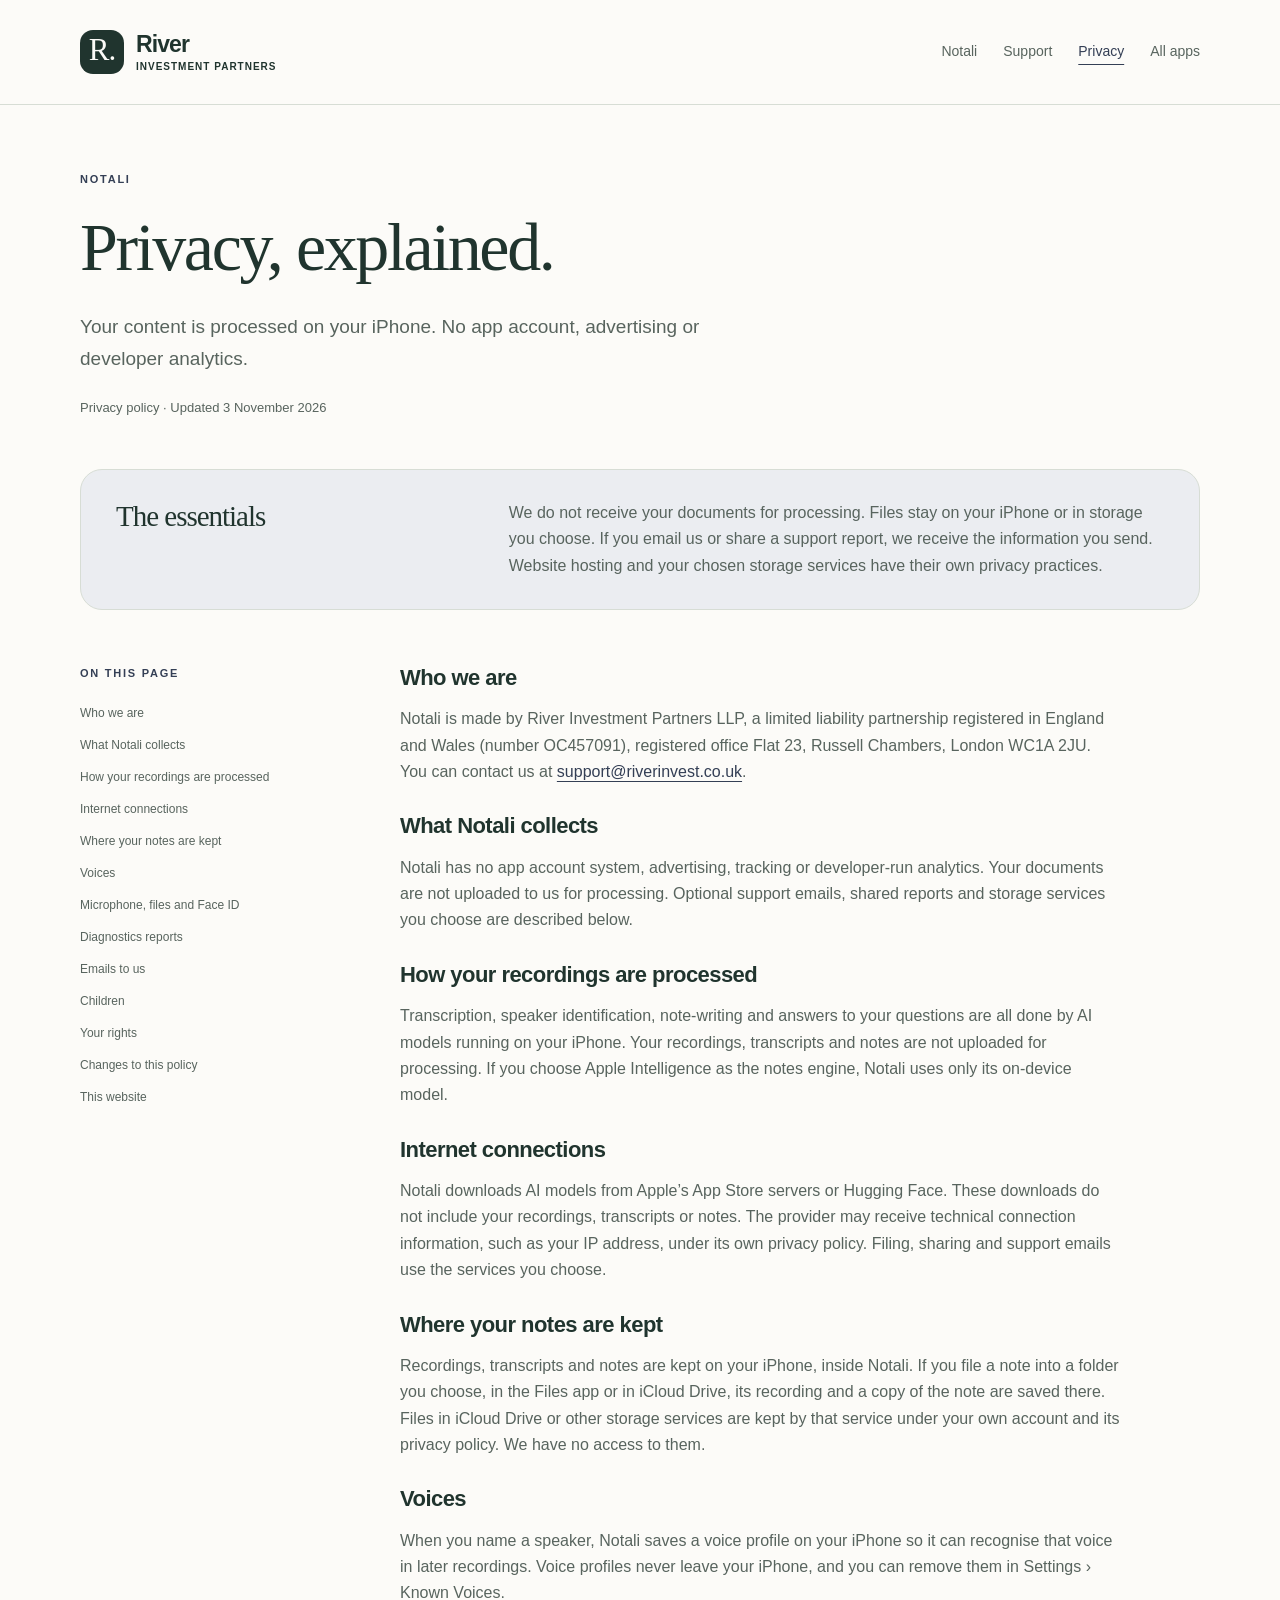
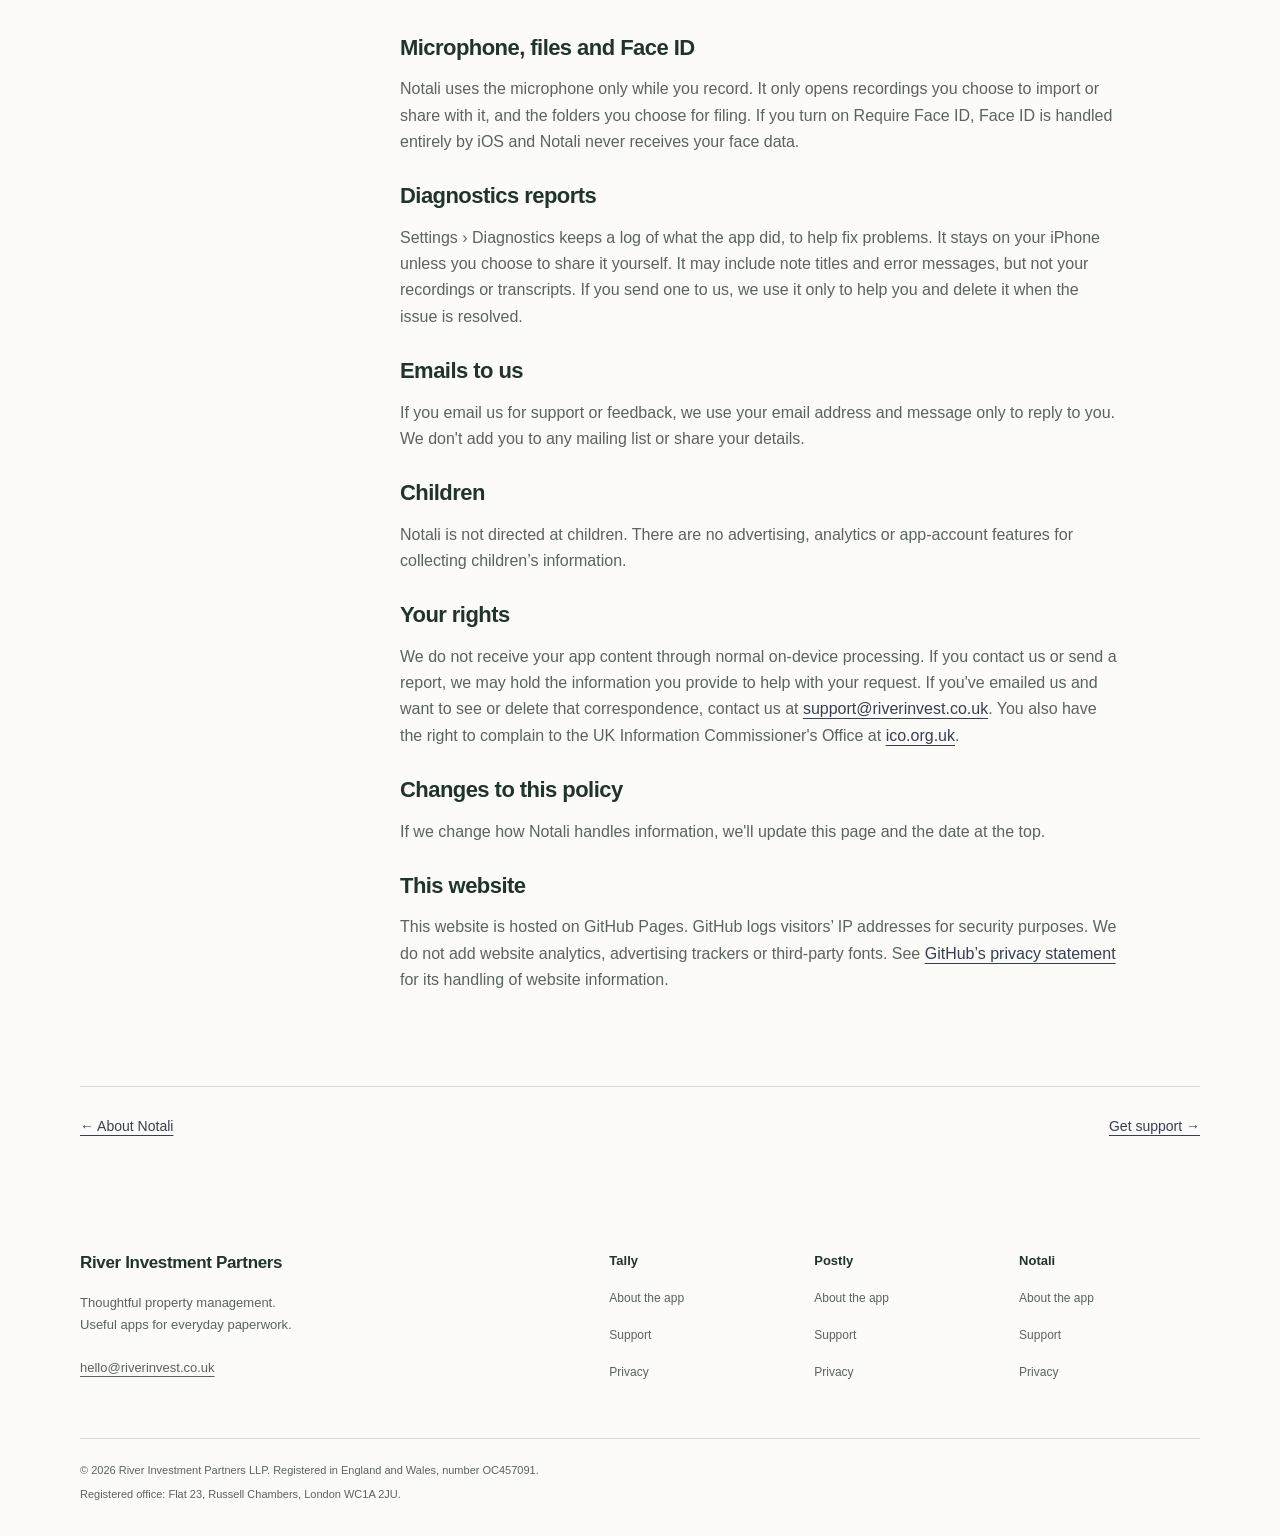
==== commit ef5600f5: "Add files via upload" ====
--- a/notali-privacy.html
+++ b/notali-privacy.html
@@ -1,2 +1,2 @@
 <!doctype html>
-<html lang="en-GB"><head><meta charset="utf-8"><meta name="viewport" content="width=device-width, initial-scale=1"><meta name="color-scheme" content="light dark"><title>Notali Privacy Policy | River Investment Partners</title><meta name="description" content="How Notali handles on-device processing, storage, permissions and optional support information."><link rel="canonical" href="https://riverinvest.co.uk/notali-privacy.html"><meta property="og:type" content="website"><meta property="og:site_name" content="River Investment Partners"><meta property="og:title" content="Notali Privacy Policy | River Investment Partners"><meta property="og:description" content="How Notali handles on-device processing, storage, permissions and optional support information."><meta property="og:url" content="https://riverinvest.co.uk/notali-privacy.html"><meta property="og:image" content="https://riverinvest.co.uk/notali-icon.png"><meta name="twitter:card" content="summary"><link rel="icon" href="favicon.png"><link rel="apple-touch-icon" href="apple-touch-icon.png"><link rel="stylesheet" href="style.css"></head><body class="theme-notali"><a class="skip-link" href="#main">Skip to content</a><header class="site-header"><div class="wrap header-inner"><a class="brand" href="./" aria-label="River Investment Partners home"><span class="brand-mark" aria-hidden="true">R.</span><span>River<span class="brand-sub">Investment Partners</span></span></a><nav aria-label="Main navigation"><a href="notali.html">Notali</a><a href="notali-support.html">Support</a><a href="notali-privacy.html" aria-current="page">Privacy</a><a href="./#apps">All apps</a></nav></div></header><main id="main" class="wrap privacy-page"><div class="page-intro"><p class="eyebrow">Notali</p><h1>Privacy, explained.</h1><p class="hero-lead">Your content is processed on your iPhone. No app account, advertising or developer analytics.</p><p class="updated">Privacy policy · Updated 3 November 2026</p></div><div class="privacy-summary"><h2>The essentials</h2><p>We do not receive your documents for processing. Files stay on your iPhone or in storage you choose. If you email us or share a support report, we receive the information you send. Website hosting and your chosen storage services have their own privacy practices.</p></div><div class="policy-layout"><nav class="contents" aria-label="Privacy policy sections"><p class="eyebrow">On this page</p><a href="#who-we-are">Who we are</a><a href="#what-notali-collects">What Notali collects</a><a href="#how-your-recordings-are-processed">How your recordings are processed</a><a href="#internet-connections">Internet connections</a><a href="#where-your-notes-are-kept">Where your notes are kept</a><a href="#voices">Voices</a><a href="#microphone-files-and-face-id">Microphone, files and Face ID</a><a href="#diagnostics-reports">Diagnostics reports</a><a href="#emails-to-us">Emails to us</a><a href="#children">Children</a><a href="#your-rights">Your rights</a><a href="#changes-to-this-policy">Changes to this policy</a><a href="#website-hosting">This website</a></nav><div class="policy-copy"><section class="policy-section"><h2 id="who-we-are">Who we are</h2><p>Notali is made by River Investment Partners LLP, a limited liability partnership registered in England and Wales (number OC457091), registered office Flat 23, Russell Chambers, London WC1A 2JU. You can contact us at <a href="mailto:support@riverinvest.co.uk">support@riverinvest.co.uk</a>.</p></section><section class="policy-section"><h2 id="what-notali-collects">What Notali collects</h2><p>Notali has no app account system, advertising, tracking or developer-run analytics. Your documents are not uploaded to us for processing. Optional support emails, shared reports and storage services you choose are described below.</p></section><section class="policy-section"><h2 id="how-your-recordings-are-processed">How your recordings are processed</h2><p>Transcription, speaker identification, note-writing and answers to your questions are all done by AI models running on your iPhone. Your recordings, transcripts and notes are not uploaded for processing. If you choose Apple Intelligence as the notes engine, Notali uses only its on-device model.</p></section><section class="policy-section"><h2 id="internet-connections">Internet connections</h2><p>Notali downloads AI models from Apple’s App Store servers or Hugging Face. These downloads do not include your recordings, transcripts or notes. The provider may receive technical connection information, such as your IP address, under its own privacy policy. Filing, sharing and support emails use the services you choose.</p></section><section class="policy-section"><h2 id="where-your-notes-are-kept">Where your notes are kept</h2><p>Recordings, transcripts and notes are kept on your iPhone, inside Notali. If you file a note into a folder you choose, in the Files app or in iCloud Drive, its recording and a copy of the note are saved there. Files in iCloud Drive or other storage services are kept by that service under your own account and its privacy policy. We have no access to them.</p></section><section class="policy-section"><h2 id="voices">Voices</h2><p>When you name a speaker, Notali saves a voice profile on your iPhone so it can recognise that voice in later recordings. Voice profiles never leave your iPhone, and you can remove them in Settings › Known Voices.</p></section><section class="policy-section"><h2 id="microphone-files-and-face-id">Microphone, files and Face ID</h2><p>Notali uses the microphone only while you record. It only opens recordings you choose to import or share with it, and the folders you choose for filing. If you turn on Require Face ID, Face ID is handled entirely by iOS and Notali never receives your face data.</p></section><section class="policy-section"><h2 id="diagnostics-reports">Diagnostics reports</h2><p>Settings › Diagnostics keeps a log of what the app did, to help fix problems. It stays on your iPhone unless you choose to share it yourself. It may include note titles and error messages, but not your recordings or transcripts. If you send one to us, we use it only to help you and delete it when the issue is resolved.</p></section><section class="policy-section"><h2 id="emails-to-us">Emails to us</h2><p>If you email us for support or feedback, we use your email address and message only to reply to you. We don't add you to any mailing list or share your details.</p></section><section class="policy-section"><h2 id="children">Children</h2><p>Notali is not directed at children. There are no advertising, analytics or app-account features for collecting children’s information.</p></section><section class="policy-section"><h2 id="your-rights">Your rights</h2><p>We do not receive your app content through normal on-device processing. If you contact us or send a report, we may hold the information you provide to help with your request. If you've emailed us and want to see or delete that correspondence, contact us at <a href="mailto:support@riverinvest.co.uk">support@riverinvest.co.uk</a>. You also have the right to complain to the UK Information Commissioner's Office at <a href="https://ico.org.uk">ico.org.uk</a>.</p></section><section class="policy-section"><h2 id="changes-to-this-policy">Changes to this policy</h2><p>If we change how Notali handles information, we'll update this page and the date at the top.</p></section><section class="policy-section"><h2 id="website-hosting">This website</h2><p>This website is hosted on GitHub Pages. GitHub logs visitors’ IP addresses for security purposes. We do not add website analytics, advertising trackers or third-party fonts. See <a href="https://docs.github.com/en/site-policy/privacy-policies/github-general-privacy-statement">GitHub’s privacy statement</a> for its handling of website information.</p></section></div></div><div class="doc-end"><a href="notali.html">← About Notali</a><a href="notali-support.html">Get support →</a></div></main><footer class="site-footer"><div class="wrap"><div class="footer-top"><div class="footer-about"><a class="brand" href="./">River Investment Partners</a><p>Thoughtful property management.<br>Useful apps for everyday paperwork.</p><a href="mailto:hello@riverinvest.co.uk">hello@riverinvest.co.uk</a></div><nav class="footer-links" aria-label="App information"><div><h2>Receipt River</h2><a href="receipt-river.html">About the app</a><a href="support.html">Support</a><a href="privacy.html">Privacy</a></div><div><h2>River Post</h2><a href="river-post.html">About the app</a><a href="river-post-support.html">Support</a><a href="river-post-privacy.html">Privacy</a></div><div><h2>Notali</h2><a href="notali.html">About the app</a><a href="notali-support.html">Support</a><a href="notali-privacy.html">Privacy</a></div></nav></div><div class="legal"><p>© 2026 River Investment Partners LLP. Registered in England and Wales, number OC457091.</p><p>Registered office: Flat 23, Russell Chambers, London WC1A 2JU.</p></div></div></footer></body></html>
+<html lang="en-GB"><head><meta charset="utf-8"><meta name="viewport" content="width=device-width, initial-scale=1"><meta name="color-scheme" content="light dark"><title>Notali Privacy Policy | River Investment Partners</title><meta name="description" content="How Notali handles on-device processing, storage, permissions and optional support information."><link rel="canonical" href="https://riverinvest.co.uk/notali-privacy.html"><meta property="og:type" content="website"><meta property="og:site_name" content="River Investment Partners"><meta property="og:title" content="Notali Privacy Policy | River Investment Partners"><meta property="og:description" content="How Notali handles on-device processing, storage, permissions and optional support information."><meta property="og:url" content="https://riverinvest.co.uk/notali-privacy.html"><meta property="og:image" content="https://riverinvest.co.uk/notali-icon.png"><meta name="twitter:card" content="summary"><link rel="icon" href="favicon.png" sizes="64x64"><link rel="icon" href="favicon.svg" type="image/svg+xml"><link rel="apple-touch-icon" href="apple-touch-icon.png"><link rel="stylesheet" href="style.css"></head><body class="theme-notali"><a class="skip-link" href="#main">Skip to content</a><header class="site-header"><div class="wrap header-inner"><a class="brand" href="./" aria-label="River Investment Partners home"><span class="brand-mark" aria-hidden="true">R.</span><span>River<span class="brand-sub">Investment Partners</span></span></a><nav aria-label="Main navigation"><a href="notali.html">Notali</a><a href="notali-support.html">Support</a><a href="notali-privacy.html" aria-current="page">Privacy</a><a href="./#apps">All apps</a></nav></div></header><main id="main" class="wrap privacy-page"><div class="page-intro"><p class="eyebrow">Notali</p><h1>Privacy, explained.</h1><p class="hero-lead">Your content is processed on your iPhone. No app account, advertising or developer analytics.</p><p class="updated">Privacy policy · Updated 3 November 2026</p></div><div class="privacy-summary"><h2>The essentials</h2><p>We do not receive your documents for processing. Files stay on your iPhone or in storage you choose. If you email us or share a support report, we receive the information you send. Website hosting and your chosen storage services have their own privacy practices.</p></div><div class="policy-layout"><nav class="contents" aria-label="Privacy policy sections"><p class="eyebrow">On this page</p><a href="#who-we-are">Who we are</a><a href="#what-notali-collects">What Notali collects</a><a href="#how-your-recordings-are-processed">How your recordings are processed</a><a href="#internet-connections">Internet connections</a><a href="#where-your-notes-are-kept">Where your notes are kept</a><a href="#voices">Voices</a><a href="#microphone-files-and-face-id">Microphone, files and Face ID</a><a href="#diagnostics-reports">Diagnostics reports</a><a href="#emails-to-us">Emails to us</a><a href="#children">Children</a><a href="#your-rights">Your rights</a><a href="#changes-to-this-policy">Changes to this policy</a><a href="#website-hosting">This website</a></nav><div class="policy-copy"><section class="policy-section"><h2 id="who-we-are">Who we are</h2><p>Notali is made by River Investment Partners LLP, a limited liability partnership registered in England and Wales (number OC457091), registered office Flat 23, Russell Chambers, London WC1A 2JU. You can contact us at <a href="mailto:support@riverinvest.co.uk">support@riverinvest.co.uk</a>.</p></section><section class="policy-section"><h2 id="what-notali-collects">What Notali collects</h2><p>Notali has no app account system, advertising, tracking or developer-run analytics. Your documents are not uploaded to us for processing. Optional support emails, shared reports and storage services you choose are described below.</p></section><section class="policy-section"><h2 id="how-your-recordings-are-processed">How your recordings are processed</h2><p>Transcription, speaker identification, note-writing and answers to your questions are all done by AI models running on your iPhone. Your recordings, transcripts and notes are not uploaded for processing. If you choose Apple Intelligence as the notes engine, Notali uses only its on-device model.</p></section><section class="policy-section"><h2 id="internet-connections">Internet connections</h2><p>Notali downloads AI models from Apple’s App Store servers or Hugging Face. These downloads do not include your recordings, transcripts or notes. The provider may receive technical connection information, such as your IP address, under its own privacy policy. Filing, sharing and support emails use the services you choose.</p></section><section class="policy-section"><h2 id="where-your-notes-are-kept">Where your notes are kept</h2><p>Recordings, transcripts and notes are kept on your iPhone, inside Notali. If you file a note into a folder you choose, in the Files app or in iCloud Drive, its recording and a copy of the note are saved there. Files in iCloud Drive or other storage services are kept by that service under your own account and its privacy policy. We have no access to them.</p></section><section class="policy-section"><h2 id="voices">Voices</h2><p>When you name a speaker, Notali saves a voice profile on your iPhone so it can recognise that voice in later recordings. Voice profiles never leave your iPhone, and you can remove them in Settings › Known Voices.</p></section><section class="policy-section"><h2 id="microphone-files-and-face-id">Microphone, files and Face ID</h2><p>Notali uses the microphone only while you record. It only opens recordings you choose to import or share with it, and the folders you choose for filing. If you turn on Require Face ID, Face ID is handled entirely by iOS and Notali never receives your face data.</p></section><section class="policy-section"><h2 id="diagnostics-reports">Diagnostics reports</h2><p>Settings › Diagnostics keeps a log of what the app did, to help fix problems. It stays on your iPhone unless you choose to share it yourself. It may include note titles and error messages, but not your recordings or transcripts. If you send one to us, we use it only to help you and delete it when the issue is resolved.</p></section><section class="policy-section"><h2 id="emails-to-us">Emails to us</h2><p>If you email us for support or feedback, we use your email address and message only to reply to you. We don't add you to any mailing list or share your details.</p></section><section class="policy-section"><h2 id="children">Children</h2><p>Notali is not directed at children. There are no advertising, analytics or app-account features for collecting children’s information.</p></section><section class="policy-section"><h2 id="your-rights">Your rights</h2><p>We do not receive your app content through normal on-device processing. If you contact us or send a report, we may hold the information you provide to help with your request. If you've emailed us and want to see or delete that correspondence, contact us at <a href="mailto:support@riverinvest.co.uk">support@riverinvest.co.uk</a>. You also have the right to complain to the UK Information Commissioner's Office at <a href="https://ico.org.uk">ico.org.uk</a>.</p></section><section class="policy-section"><h2 id="changes-to-this-policy">Changes to this policy</h2><p>If we change how Notali handles information, we'll update this page and the date at the top.</p></section><section class="policy-section"><h2 id="website-hosting">This website</h2><p>This website is hosted on GitHub Pages. GitHub logs visitors’ IP addresses for security purposes. We do not add website analytics, advertising trackers or third-party fonts. See <a href="https://docs.github.com/en/site-policy/privacy-policies/github-general-privacy-statement">GitHub’s privacy statement</a> for its handling of website information.</p></section></div></div><div class="doc-end"><a href="notali.html">← About Notali</a><a href="notali-support.html">Get support →</a></div></main><footer class="site-footer"><div class="wrap"><div class="footer-top"><div class="footer-about"><a class="brand" href="./">River Investment Partners</a><p>Thoughtful property management.<br>Useful apps for everyday paperwork.</p><a href="mailto:hello@riverinvest.co.uk">hello@riverinvest.co.uk</a></div><nav class="footer-links" aria-label="App information"><div><h2>Tally</h2><a href="tally.html">About the app</a><a href="support.html">Support</a><a href="privacy.html">Privacy</a></div><div><h2>Postly</h2><a href="postly.html">About the app</a><a href="postly-support.html">Support</a><a href="postly-privacy.html">Privacy</a></div><div><h2>Notali</h2><a href="notali.html">About the app</a><a href="notali-support.html">Support</a><a href="notali-privacy.html">Privacy</a></div></nav></div><div class="legal"><p>© 2026 River Investment Partners LLP. Registered in England and Wales, number OC457091.</p><p>Registered office: Flat 23, Russell Chambers, London WC1A 2JU.</p></div></div></footer></body></html>
